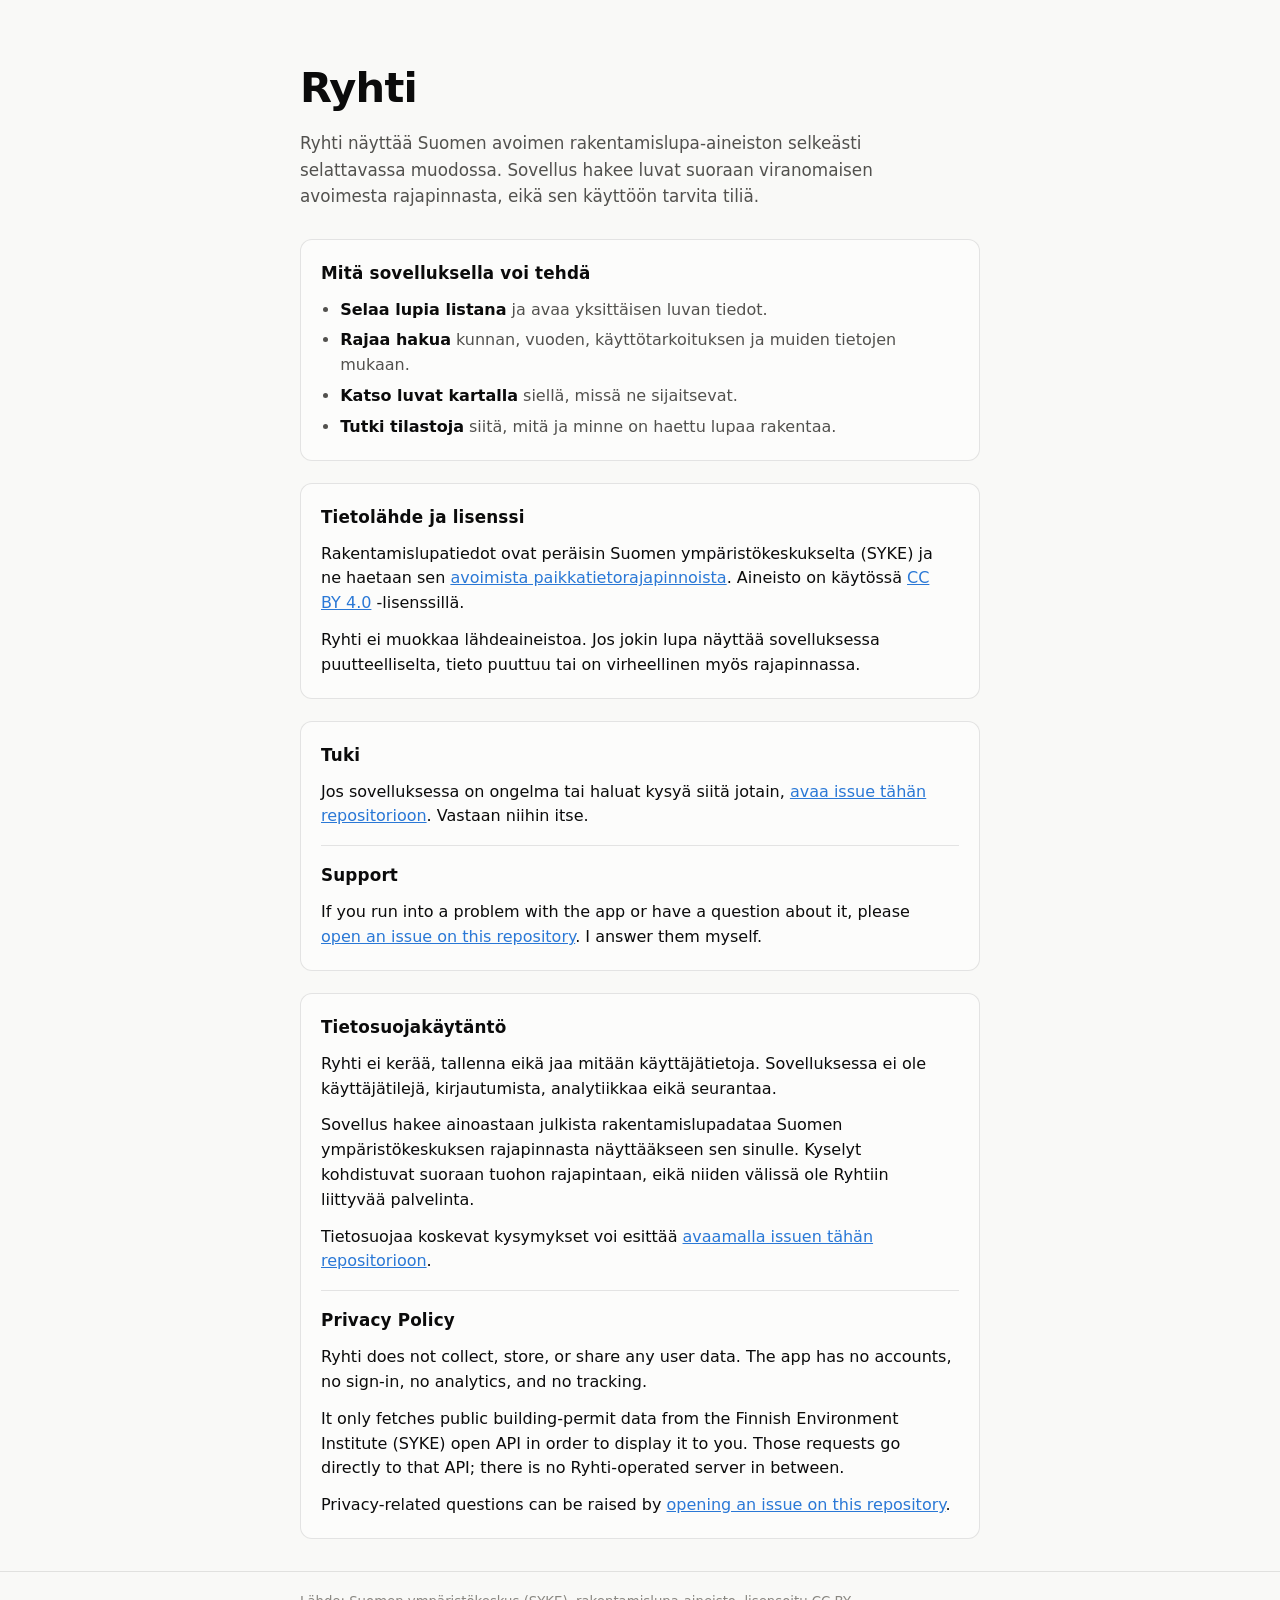
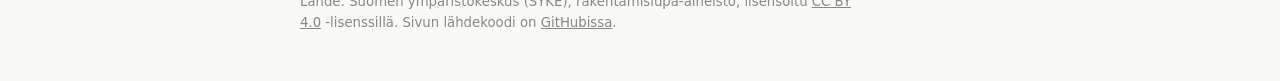
==== index.html @ d71157e6 "Add app landing page, tidy Finnish copy, drop dead proxy hint Root previously fell through to Jekyll" ====
<!doctype html>
<html lang="fi">
<head>
<meta charset="utf-8">
<meta name="viewport" content="width=device-width, initial-scale=1">
<title>Ryhti – Suomen rakentamisluvat</title>
<meta name="description" content="Ryhti näyttää Suomen avoimen rakentamislupa-aineiston selkeästi selattavassa muodossa. Tuki ja tietosuojakäytäntö.">
<link rel="icon" href="favicon.svg" type="image/svg+xml">
<link rel="stylesheet" href="styles.css">
</head>
<body>
<header class="page-header">
  <div class="wrap">
    <h1>Ryhti</h1>
    <p class="lede">
      Ryhti näyttää Suomen avoimen rakentamislupa-aineiston selkeästi selattavassa
      muodossa. Sovellus hakee luvat suoraan viranomaisen avoimesta rajapinnasta,
      eikä sen käyttöön tarvita tiliä.
    </p>
  </div>
</header>

<main class="wrap">
  <section class="card" aria-labelledby="features-heading">
    <h2 id="features-heading">Mitä sovelluksella voi tehdä</h2>
    <ul class="feature-list">
      <li><strong>Selaa lupia listana</strong> ja avaa yksittäisen luvan tiedot.</li>
      <li><strong>Rajaa hakua</strong> kunnan, vuoden, käyttötarkoituksen ja muiden tietojen mukaan.</li>
      <li><strong>Katso luvat kartalla</strong> siellä, missä ne sijaitsevat.</li>
      <li><strong>Tutki tilastoja</strong> siitä, mitä ja minne on haettu lupaa rakentaa.</li>
    </ul>
  </section>

  <section class="card" aria-labelledby="data-heading">
    <h2 id="data-heading">Tietolähde ja lisenssi</h2>
    <p>
      Rakentamislupatiedot ovat peräisin Suomen ympäristökeskukselta (SYKE) ja ne
      haetaan sen
      <a href="https://www.syke.fi/fi/ymparistotieto/avoimet-rajapinnat/paikkatietorajapinnat" rel="noreferrer noopener" target="_blank">avoimista paikkatietorajapinnoista</a>.
      Aineisto on käytössä
      <a href="https://creativecommons.org/licenses/by/4.0/deed.fi" rel="noreferrer noopener" target="_blank">CC BY 4.0</a>
      -lisenssillä.
    </p>
    <p>
      Ryhti ei muokkaa lähdeaineistoa. Jos jokin lupa näyttää sovelluksessa
      puutteelliselta, tieto puuttuu tai on virheellinen myös rajapinnassa.
    </p>
  </section>

  <section class="card" id="tuki" aria-labelledby="support-heading">
    <h2 id="support-heading">Tuki</h2>
    <p>
      Jos sovelluksessa on ongelma tai haluat kysyä siitä jotain,
      <a href="https://github.com/cetepek/ryhti-info/issues" rel="noreferrer noopener" target="_blank">avaa issue tähän repositorioon</a>.
      Vastaan niihin itse.
    </p>
    <div class="translation" id="support" lang="en">
      <h2>Support</h2>
      <p>
        If you run into a problem with the app or have a question about it, please
        <a href="https://github.com/cetepek/ryhti-info/issues" rel="noreferrer noopener" target="_blank">open an issue on this repository</a>.
        I answer them myself.
      </p>
    </div>
  </section>

  <section class="card" id="tietosuoja" aria-labelledby="privacy-heading">
    <h2 id="privacy-heading">Tietosuojakäytäntö</h2>
    <p>
      Ryhti ei kerää, tallenna eikä jaa mitään käyttäjätietoja. Sovelluksessa ei ole
      käyttäjätilejä, kirjautumista, analytiikkaa eikä seurantaa.
    </p>
    <p>
      Sovellus hakee ainoastaan julkista rakentamislupadataa Suomen ympäristökeskuksen
      rajapinnasta näyttääkseen sen sinulle. Kyselyt kohdistuvat suoraan tuohon
      rajapintaan, eikä niiden välissä ole Ryhtiin liittyvää palvelinta.
    </p>
    <p>
      Tietosuojaa koskevat kysymykset voi esittää
      <a href="https://github.com/cetepek/ryhti-info/issues" rel="noreferrer noopener" target="_blank">avaamalla issuen tähän repositorioon</a>.
    </p>
    <div class="translation" id="privacy" lang="en">
      <h2>Privacy Policy</h2>
      <p>
        Ryhti does not collect, store, or share any user data. The app has no accounts,
        no sign-in, no analytics, and no tracking.
      </p>
      <p>
        It only fetches public building-permit data from the Finnish Environment
        Institute (SYKE) open API in order to display it to you. Those requests go
        directly to that API; there is no Ryhti-operated server in between.
      </p>
      <p>
        Privacy-related questions can be raised by
        <a href="https://github.com/cetepek/ryhti-info/issues" rel="noreferrer noopener" target="_blank">opening an issue on this repository</a>.
      </p>
    </div>
  </section>
</main>

<footer class="site-footer">
  <div class="wrap">
    <p>
      Lähde: Suomen ympäristökeskus (SYKE), rakentamislupa-aineisto, lisensoitu
      <a href="https://creativecommons.org/licenses/by/4.0/deed.fi" rel="noreferrer noopener" target="_blank">CC BY 4.0</a>
      -lisenssillä. Sivun lähdekoodi on
      <a href="https://github.com/cetepek/ryhti-info" rel="noreferrer noopener" target="_blank">GitHubissa</a>.
    </p>
  </div>
</footer>
</body>
</html>
---- styles.css ----
/* Landing page for the Ryhti app. Standalone by design: it shares the palette
   token names and values with tilastot/styles.css so the two pages read as one
   product, but it carries none of that file's chart machinery. */

:root {
  color-scheme: light;
  --page-plane: #f9f9f7;
  --surface-1: #fcfcfb;
  --text-primary: #0b0b0b;
  --text-secondary: #52514e;
  --text-muted: #898781;
  --border: rgba(11, 11, 11, 0.10);
  --accent: #2a78d6;
  --focus: #2a78d6;
}
@media (prefers-color-scheme: dark) {
  :root:not([data-theme="light"]) {
    color-scheme: dark;
    --page-plane: #0d0d0d;
    --surface-1: #1a1a19;
    --text-primary: #ffffff;
    --text-secondary: #c3c2b7;
    --text-muted: #898781;
    --border: rgba(255, 255, 255, 0.10);
    --accent: #3987e5;
    --focus: #3987e5;
  }
}
:root[data-theme="dark"] {
  color-scheme: dark;
  --page-plane: #0d0d0d;
  --surface-1: #1a1a19;
  --text-primary: #ffffff;
  --text-secondary: #c3c2b7;
  --text-muted: #898781;
  --border: rgba(255, 255, 255, 0.10);
  --accent: #3987e5;
  --focus: #3987e5;
}

*, *::before, *::after { box-sizing: border-box; }

body {
  margin: 0;
  background: var(--page-plane);
  color: var(--text-primary);
  font-family: system-ui, -apple-system, "Segoe UI", sans-serif;
  line-height: 1.55;
  -webkit-text-size-adjust: 100%;
}

.wrap { max-width: 720px; margin: 0 auto; padding: 0 20px; }

a { color: var(--accent); }
a:focus-visible, summary:focus-visible {
  outline: 2px solid var(--focus);
  outline-offset: 2px;
  border-radius: 3px;
}

.page-header { padding: 56px 0 8px; }
.page-header h1 {
  margin: 0 0 10px;
  font-size: clamp(1.9rem, 6vw, 2.6rem);
  letter-spacing: -0.02em;
}
.lede {
  margin: 0;
  color: var(--text-secondary);
  font-size: 1.05rem;
  max-width: 60ch;
}

main { padding-bottom: 8px; }

.card {
  background: var(--surface-1);
  border: 1px solid var(--border);
  border-radius: 12px;
  padding: 20px;
  margin: 22px 0;
}
.card > :first-child { margin-top: 0; }
.card > :last-child { margin-bottom: 0; }

h2 {
  margin: 0 0 12px;
  font-size: 1.05rem;
  font-weight: 600;
  letter-spacing: 0.01em;
}

/* The English half of a bilingual card. Same weight as the Finnish above it —
   this is a translation, not a footnote — but set apart by a rule so the two
   languages do not read as one continuous paragraph. */
.translation {
  margin-top: 16px;
  padding-top: 16px;
  border-top: 1px solid var(--border);
}

p { margin: 0 0 12px; max-width: 62ch; }
p:last-child { margin-bottom: 0; }

.feature-list {
  margin: 0;
  padding-left: 1.2em;
  color: var(--text-secondary);
  max-width: 62ch;
}
.feature-list li { margin-bottom: 6px; }
.feature-list li:last-child { margin-bottom: 0; }
.feature-list strong { color: var(--text-primary); font-weight: 600; }

.site-footer {
  border-top: 1px solid var(--border);
  margin-top: 32px;
  padding: 20px 0 48px;
}
.site-footer p {
  margin: 0;
  color: var(--text-muted);
  font-size: 0.83rem;
  max-width: 68ch;
}
.site-footer a { color: inherit; }

@media (max-width: 560px) {
  .page-header { padding-top: 36px; }
  .card { padding: 16px; }
}
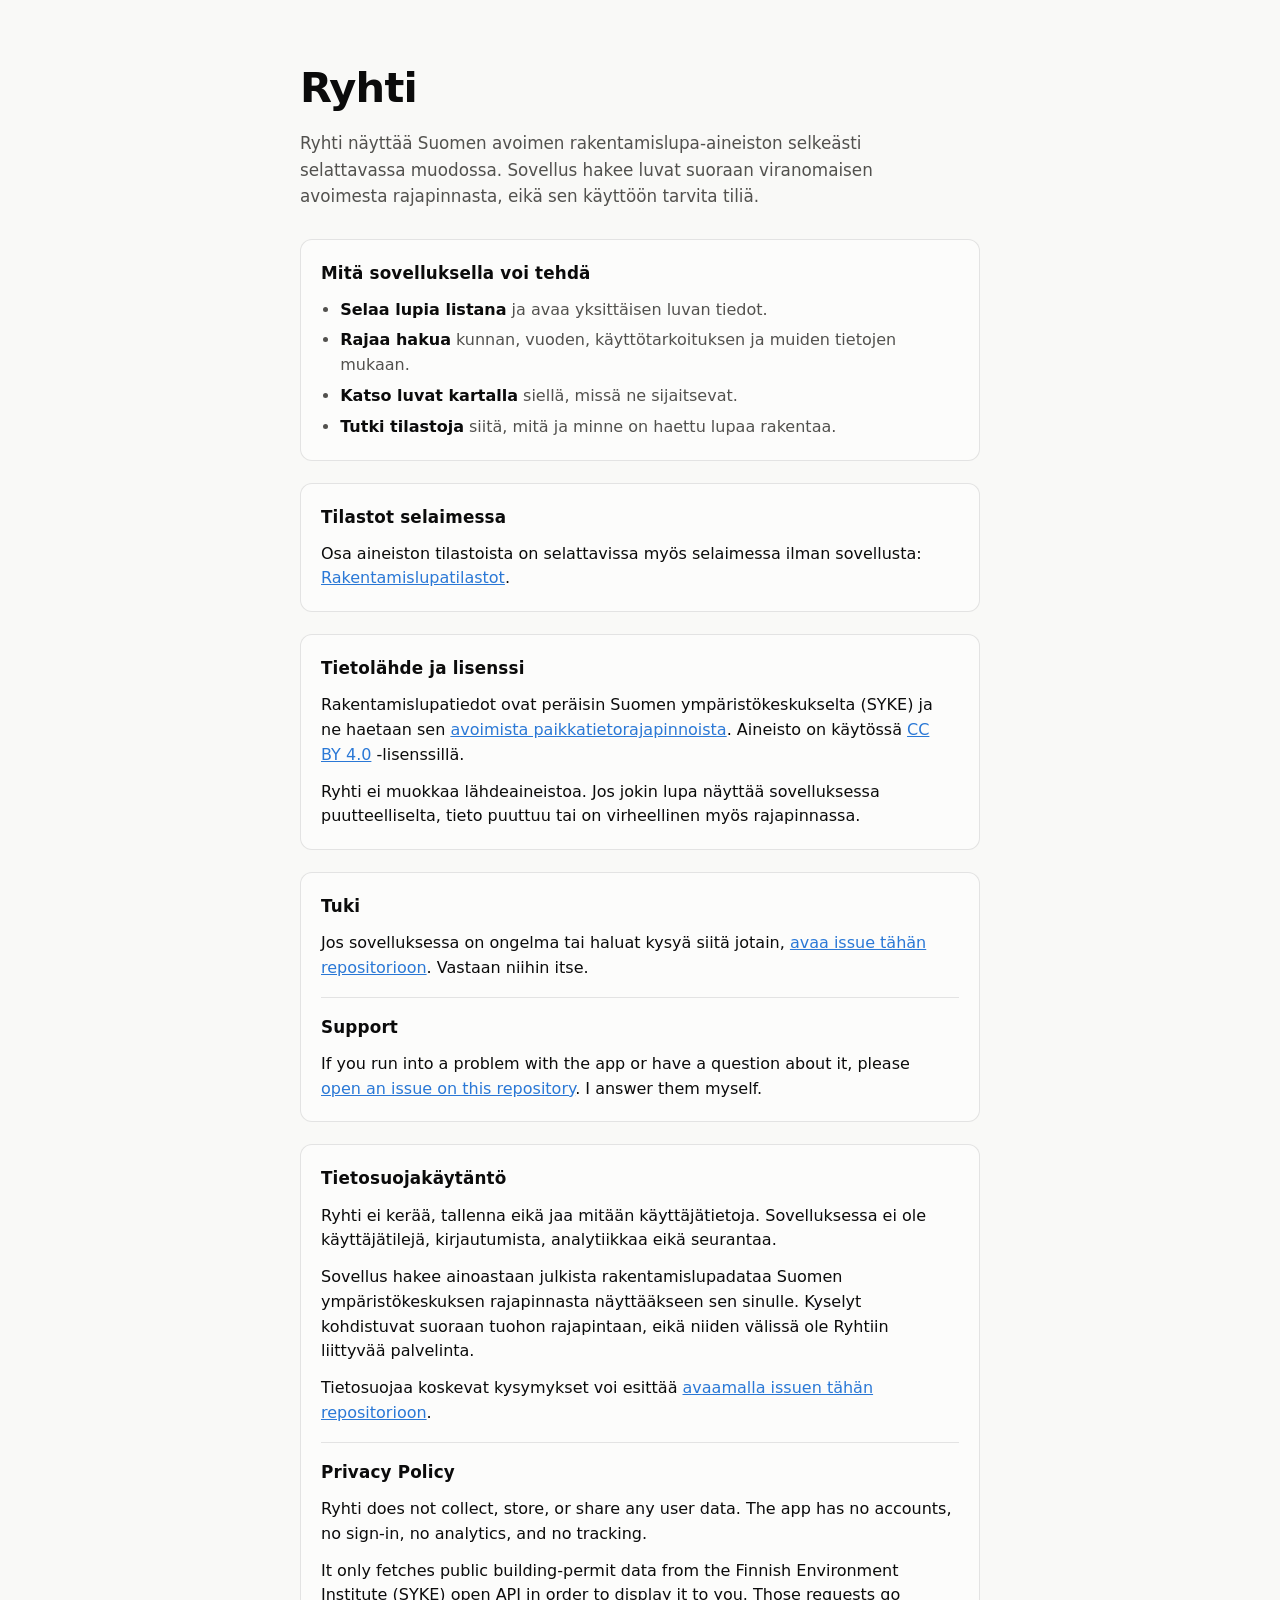
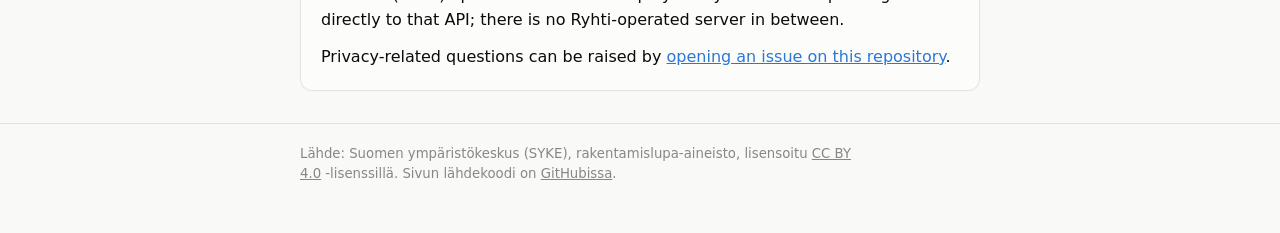
==== commit dde66e61: "Link the landing page and the statistics page to each other The two pages of this site had no link b" ====
--- a/index.html
+++ b/index.html
@@ -29,6 +29,14 @@
       <li><strong>Katso luvat kartalla</strong> siellä, missä ne sijaitsevat.</li>
       <li><strong>Tutki tilastoja</strong> siitä, mitä ja minne on haettu lupaa rakentaa.</li>
     </ul>
+  </section>
+
+  <section class="card" aria-labelledby="stats-heading">
+    <h2 id="stats-heading">Tilastot selaimessa</h2>
+    <p>
+      Osa aineiston tilastoista on selattavissa myös selaimessa ilman sovellusta:
+      <a href="tilastot/">Rakentamislupatilastot</a>.
+    </p>
   </section>
 
   <section class="card" aria-labelledby="data-heading">
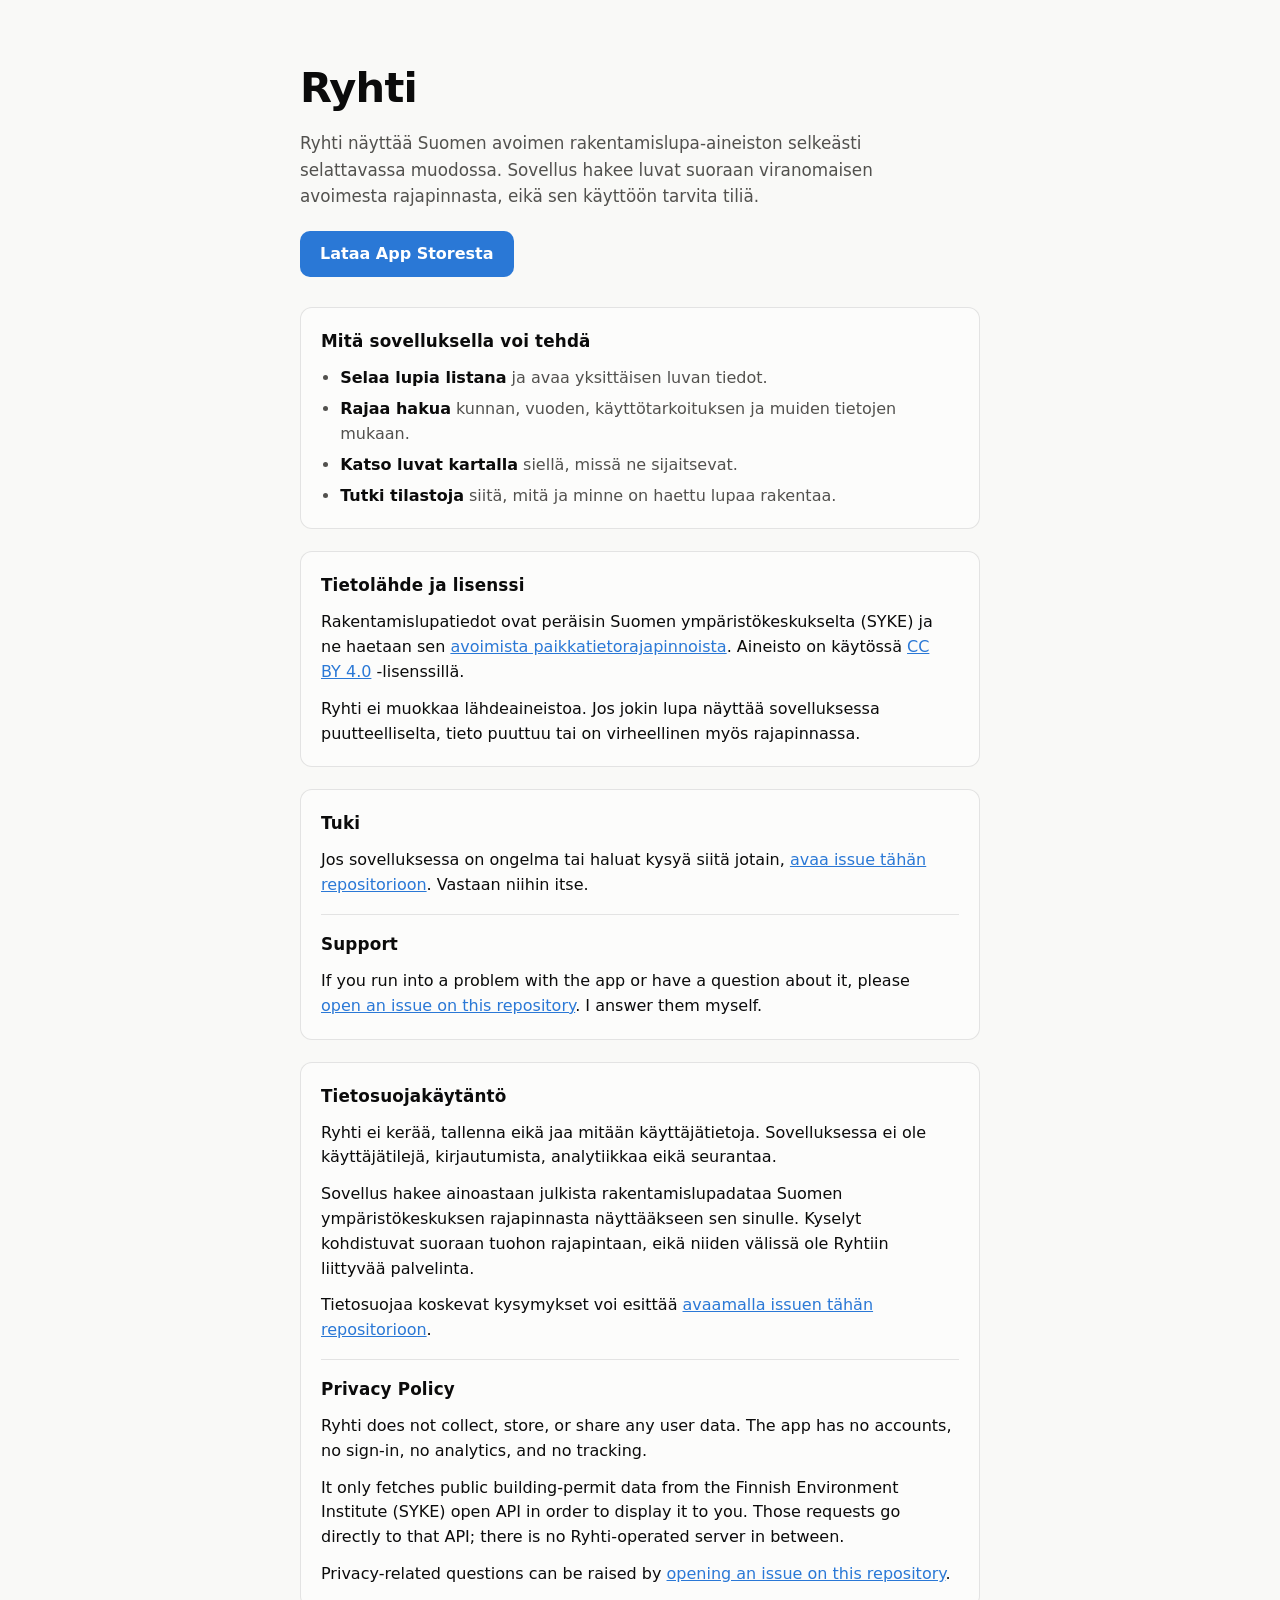
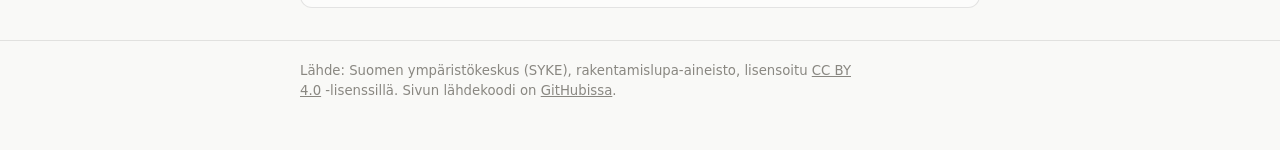
==== commit 970d953f: "Link both pages to the app on the App Store The landing page opened by describing an app it gave no " ====
--- a/index.html
+++ b/index.html
@@ -17,6 +17,9 @@
       muodossa. Sovellus hakee luvat suoraan viranomaisen avoimesta rajapinnasta,
       eikä sen käyttöön tarvita tiliä.
     </p>
+    <p class="app-cta">
+      <a href="https://apps.apple.com/us/app/ryhti-rakentamisluvat/id6804220473" rel="noreferrer noopener">Lataa App Storesta</a>
+    </p>
   </div>
 </header>
 
@@ -29,14 +32,6 @@
       <li><strong>Katso luvat kartalla</strong> siellä, missä ne sijaitsevat.</li>
       <li><strong>Tutki tilastoja</strong> siitä, mitä ja minne on haettu lupaa rakentaa.</li>
     </ul>
-  </section>
-
-  <section class="card" aria-labelledby="stats-heading">
-    <h2 id="stats-heading">Tilastot selaimessa</h2>
-    <p>
-      Osa aineiston tilastoista on selattavissa myös selaimessa ilman sovellusta:
-      <a href="tilastot/">Rakentamislupatilastot</a>.
-    </p>
   </section>
 
   <section class="card" aria-labelledby="data-heading">
--- a/styles.css
+++ b/styles.css
@@ -73,6 +73,22 @@
 
 main { padding-bottom: 8px; }
 
+/* The one action this page exists to offer, so it is a filled control rather
+   than one more blue link on a page already full of them. Deliberately not
+   target="_blank": this is a hand-off to the App Store, and staying in the same
+   tab keeps the back button working the way people expect. */
+.app-cta { margin: 22px 0 0; }
+.app-cta a {
+  display: inline-block;
+  padding: 11px 20px;
+  border-radius: 10px;
+  background: var(--accent);
+  color: #ffffff;
+  font-weight: 600;
+  text-decoration: none;
+}
+.app-cta a:hover { filter: brightness(1.08); }
+
 .card {
   background: var(--surface-1);
   border: 1px solid var(--border);
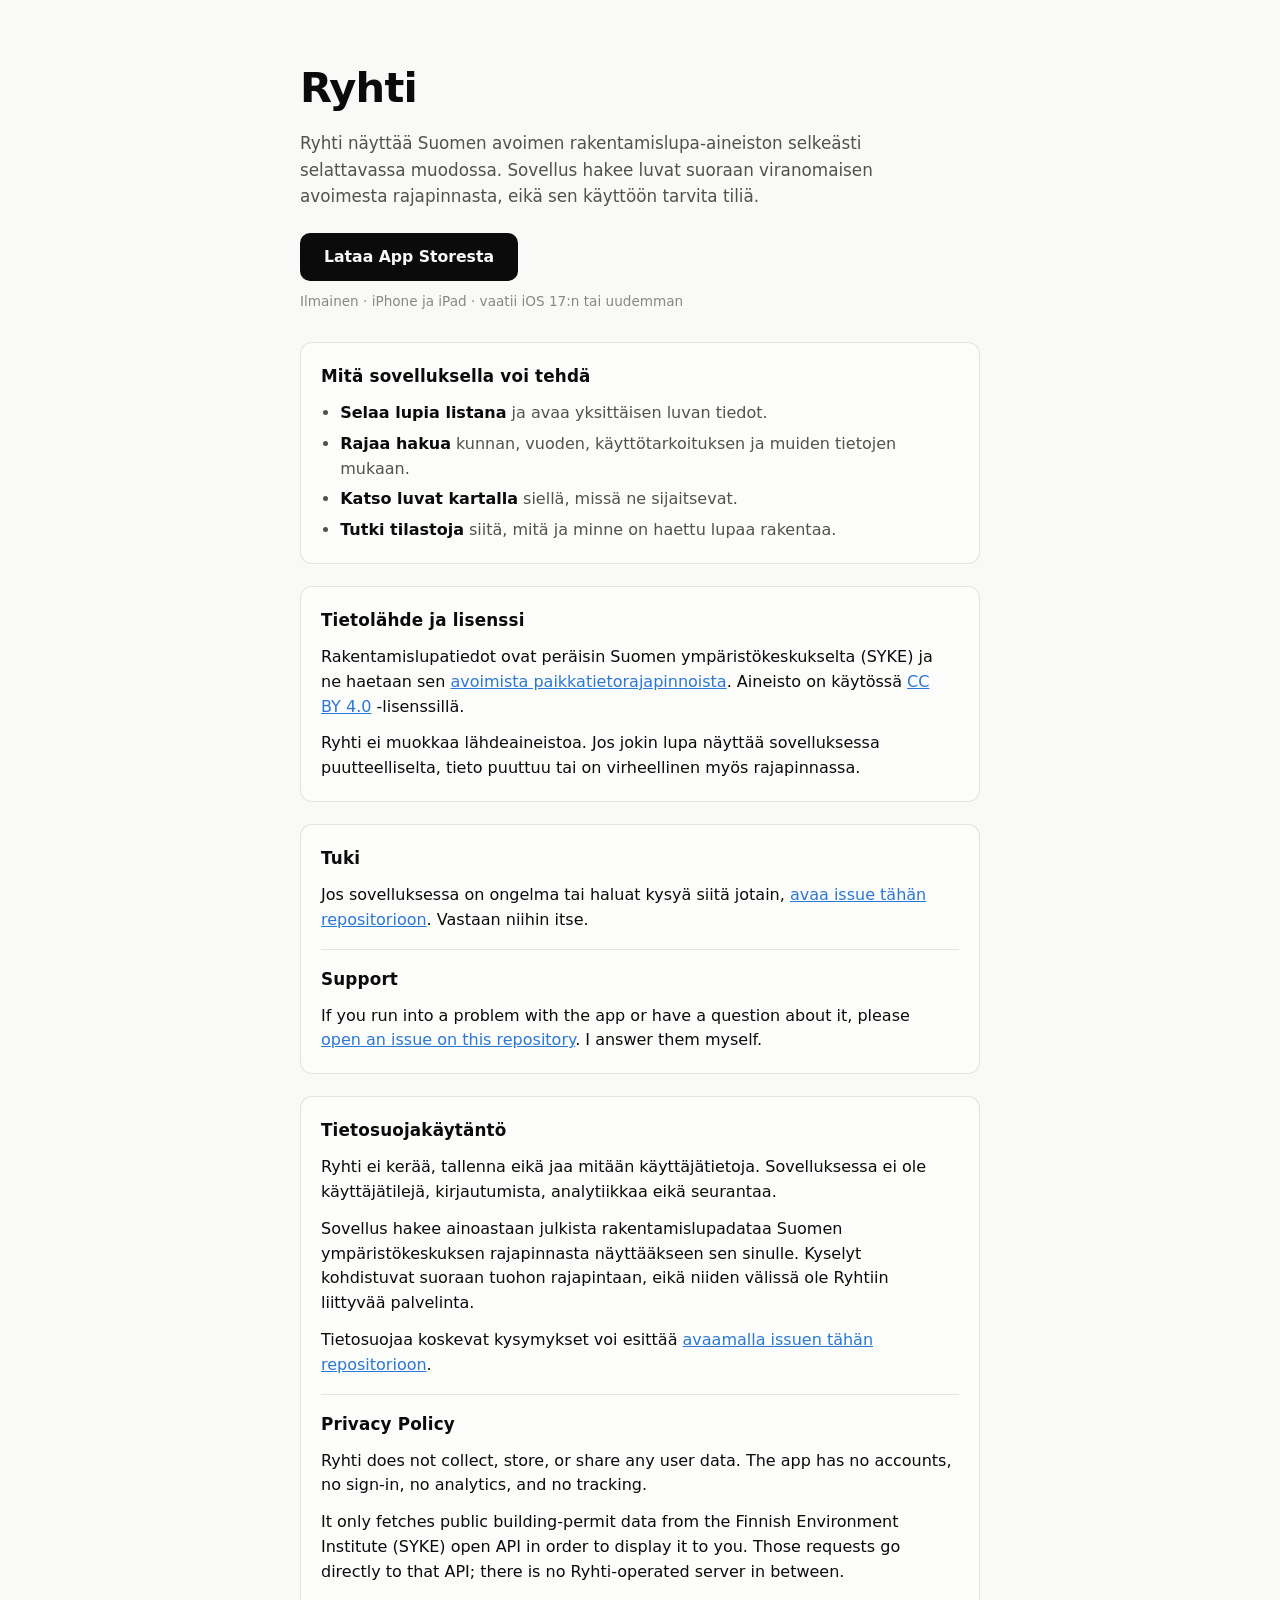
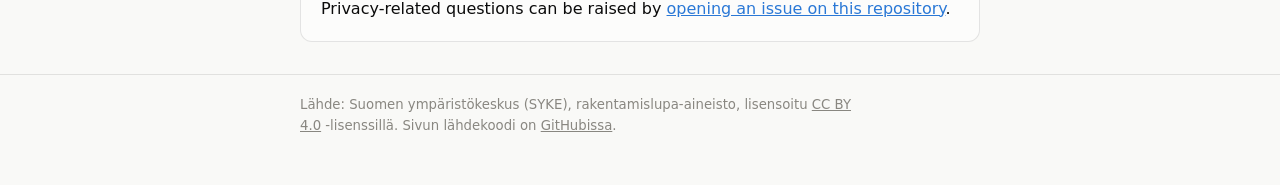
==== commit 458fc811: "Add App Store download link to the landing page The landing page had no way to reach the app it exis" ====
--- a/index.html
+++ b/index.html
@@ -17,9 +17,12 @@
       muodossa. Sovellus hakee luvat suoraan viranomaisen avoimesta rajapinnasta,
       eikä sen käyttöön tarvita tiliä.
     </p>
-    <p class="app-cta">
-      <a href="https://apps.apple.com/us/app/ryhti-rakentamisluvat/id6804220473" rel="noreferrer noopener">Lataa App Storesta</a>
+    <p class="cta">
+      <a class="app-store-button"
+         href="https://apps.apple.com/fi/app/ryhti-rakentamisluvat/id6804220473"
+         rel="noreferrer noopener" target="_blank">Lataa App Storesta</a>
     </p>
+    <p class="cta-meta">Ilmainen · iPhone ja iPad · vaatii iOS 17:n tai uudemman</p>
   </div>
 </header>
 
--- a/styles.css
+++ b/styles.css
@@ -71,23 +71,35 @@
   max-width: 60ch;
 }
 
+/* Primary call to action. Deliberately NOT the accent blue: white on --accent
+   measures 4.41:1 light and 3.64:1 dark, both short of the 4.5:1 AA needs for
+   text this size (0.98rem bold is under the 18.66px "large text" threshold).
+   The neutral pair inverts cleanly instead and clears AA with room to spare in
+   both themes.
+
+   Text button rather than Apple's official badge artwork: the badge is a
+   trademarked asset with its own brand guidelines, and a hand-redrawn imitation
+   would be both worse-looking and not the sanctioned mark. Drop the real asset
+   in from Apple's marketing tools if you want the badge proper. */
+.cta { margin: 24px 0 10px; }
+.app-store-button {
+  display: inline-block;
+  background: var(--text-primary);
+  color: var(--page-plane);
+  text-decoration: none;
+  font-size: 0.98rem;
+  font-weight: 600;
+  padding: 12px 24px;
+  border-radius: 10px;
+}
+.app-store-button:hover { opacity: 0.88; }
+.cta-meta {
+  margin: 0;
+  color: var(--text-muted);
+  font-size: 0.85rem;
+}
+
 main { padding-bottom: 8px; }
-
-/* The one action this page exists to offer, so it is a filled control rather
-   than one more blue link on a page already full of them. Deliberately not
-   target="_blank": this is a hand-off to the App Store, and staying in the same
-   tab keeps the back button working the way people expect. */
-.app-cta { margin: 22px 0 0; }
-.app-cta a {
-  display: inline-block;
-  padding: 11px 20px;
-  border-radius: 10px;
-  background: var(--accent);
-  color: #ffffff;
-  font-weight: 600;
-  text-decoration: none;
-}
-.app-cta a:hover { filter: brightness(1.08); }
 
 .card {
   background: var(--surface-1);
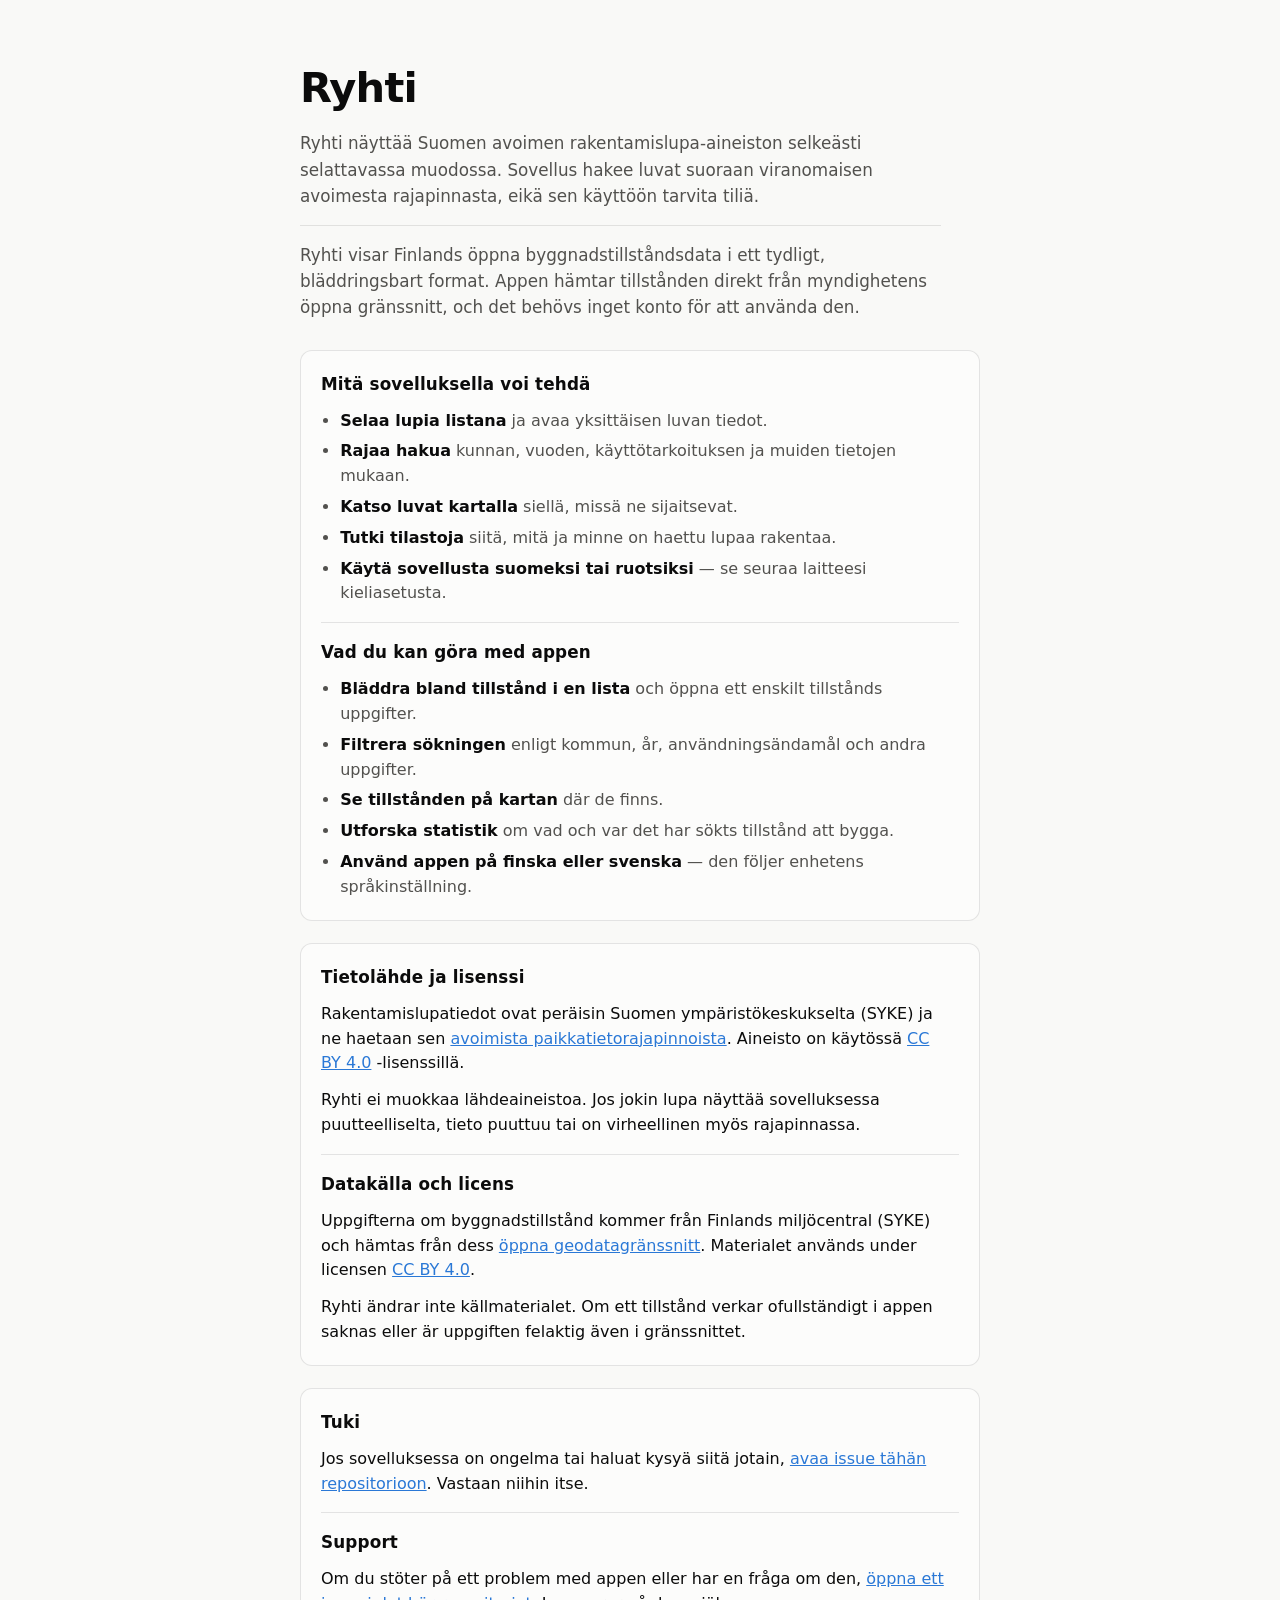
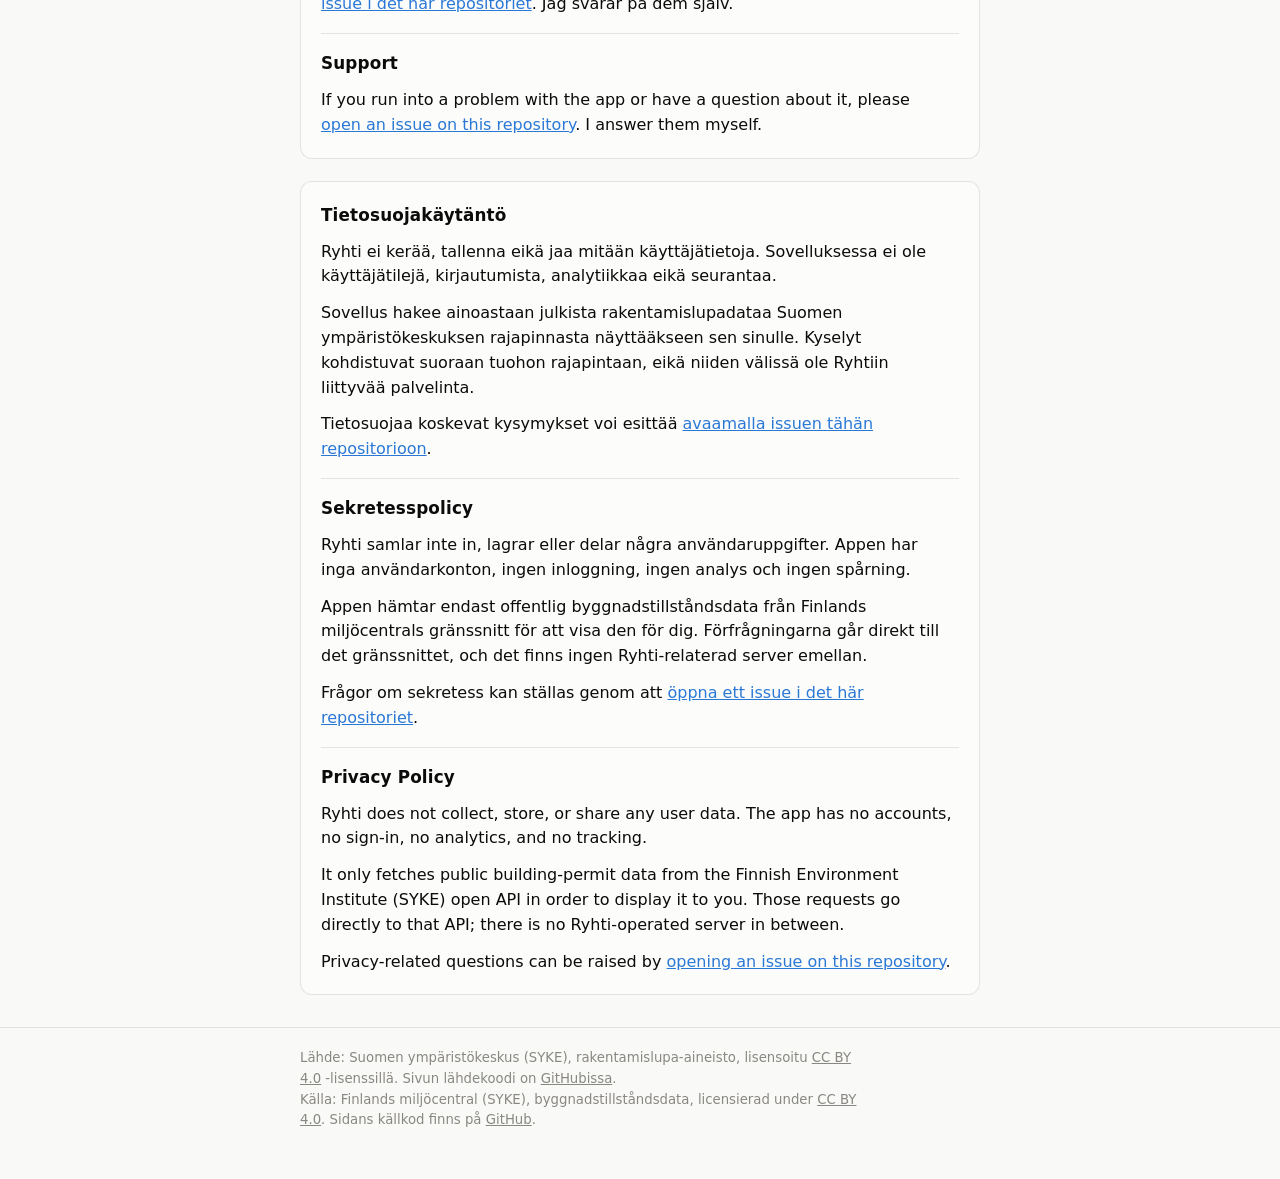
==== commit 25bc2b67: "Add Swedish translation to the landing page The app now fully supports Swedish (matching /statistik/" ====
--- a/index.html
+++ b/index.html
@@ -17,12 +17,11 @@
       muodossa. Sovellus hakee luvat suoraan viranomaisen avoimesta rajapinnasta,
       eikä sen käyttöön tarvita tiliä.
     </p>
-    <p class="cta">
-      <a class="app-store-button"
-         href="https://apps.apple.com/fi/app/ryhti-rakentamisluvat/id6804220473"
-         rel="noreferrer noopener" target="_blank">Lataa App Storesta</a>
+    <p class="lede translation" lang="sv">
+      Ryhti visar Finlands öppna byggnadstillståndsdata i ett tydligt,
+      bläddringsbart format. Appen hämtar tillstånden direkt från myndighetens
+      öppna gränssnitt, och det behövs inget konto för att använda den.
     </p>
-    <p class="cta-meta">Ilmainen · iPhone ja iPad · vaatii iOS 17:n tai uudemman</p>
   </div>
 </header>
 
@@ -34,7 +33,18 @@
       <li><strong>Rajaa hakua</strong> kunnan, vuoden, käyttötarkoituksen ja muiden tietojen mukaan.</li>
       <li><strong>Katso luvat kartalla</strong> siellä, missä ne sijaitsevat.</li>
       <li><strong>Tutki tilastoja</strong> siitä, mitä ja minne on haettu lupaa rakentaa.</li>
+      <li><strong>Käytä sovellusta suomeksi tai ruotsiksi</strong> — se seuraa laitteesi kieliasetusta.</li>
     </ul>
+    <div class="translation" lang="sv">
+      <h2>Vad du kan göra med appen</h2>
+      <ul class="feature-list">
+        <li><strong>Bläddra bland tillstånd i en lista</strong> och öppna ett enskilt tillstånds uppgifter.</li>
+        <li><strong>Filtrera sökningen</strong> enligt kommun, år, användningsändamål och andra uppgifter.</li>
+        <li><strong>Se tillstånden på kartan</strong> där de finns.</li>
+        <li><strong>Utforska statistik</strong> om vad och var det har sökts tillstånd att bygga.</li>
+        <li><strong>Använd appen på finska eller svenska</strong> — den följer enhetens språkinställning.</li>
+      </ul>
+    </div>
   </section>
 
   <section class="card" aria-labelledby="data-heading">
@@ -51,6 +61,20 @@
       Ryhti ei muokkaa lähdeaineistoa. Jos jokin lupa näyttää sovelluksessa
       puutteelliselta, tieto puuttuu tai on virheellinen myös rajapinnassa.
     </p>
+    <div class="translation" lang="sv">
+      <h2>Datakälla och licens</h2>
+      <p>
+        Uppgifterna om byggnadstillstånd kommer från Finlands miljöcentral (SYKE)
+        och hämtas från dess
+        <a href="https://www.syke.fi/fi/ymparistotieto/avoimet-rajapinnat/paikkatietorajapinnat" rel="noreferrer noopener" target="_blank">öppna geodatagränssnitt</a>.
+        Materialet används under licensen
+        <a href="https://creativecommons.org/licenses/by/4.0/deed.sv" rel="noreferrer noopener" target="_blank">CC BY 4.0</a>.
+      </p>
+      <p>
+        Ryhti ändrar inte källmaterialet. Om ett tillstånd verkar ofullständigt i
+        appen saknas eller är uppgiften felaktig även i gränssnittet.
+      </p>
+    </div>
   </section>
 
   <section class="card" id="tuki" aria-labelledby="support-heading">
@@ -60,6 +84,14 @@
       <a href="https://github.com/cetepek/ryhti-info/issues" rel="noreferrer noopener" target="_blank">avaa issue tähän repositorioon</a>.
       Vastaan niihin itse.
     </p>
+    <div class="translation" lang="sv">
+      <h2>Support</h2>
+      <p>
+        Om du stöter på ett problem med appen eller har en fråga om den,
+        <a href="https://github.com/cetepek/ryhti-info/issues" rel="noreferrer noopener" target="_blank">öppna ett issue i det här repositoriet</a>.
+        Jag svarar på dem själv.
+      </p>
+    </div>
     <div class="translation" id="support" lang="en">
       <h2>Support</h2>
       <p>
@@ -85,6 +117,24 @@
       Tietosuojaa koskevat kysymykset voi esittää
       <a href="https://github.com/cetepek/ryhti-info/issues" rel="noreferrer noopener" target="_blank">avaamalla issuen tähän repositorioon</a>.
     </p>
+    <div class="translation" lang="sv">
+      <h2>Sekretesspolicy</h2>
+      <p>
+        Ryhti samlar inte in, lagrar eller delar några användaruppgifter. Appen
+        har inga användarkonton, ingen inloggning, ingen analys och ingen
+        spårning.
+      </p>
+      <p>
+        Appen hämtar endast offentlig byggnadstillståndsdata från Finlands
+        miljöcentrals gränssnitt för att visa den för dig. Förfrågningarna går
+        direkt till det gränssnittet, och det finns ingen Ryhti-relaterad
+        server emellan.
+      </p>
+      <p>
+        Frågor om sekretess kan ställas genom att
+        <a href="https://github.com/cetepek/ryhti-info/issues" rel="noreferrer noopener" target="_blank">öppna ett issue i det här repositoriet</a>.
+      </p>
+    </div>
     <div class="translation" id="privacy" lang="en">
       <h2>Privacy Policy</h2>
       <p>
@@ -112,6 +162,13 @@
       -lisenssillä. Sivun lähdekoodi on
       <a href="https://github.com/cetepek/ryhti-info" rel="noreferrer noopener" target="_blank">GitHubissa</a>.
     </p>
+    <p lang="sv">
+      Källa: Finlands miljöcentral (SYKE), byggnadstillståndsdata, licensierad
+      under
+      <a href="https://creativecommons.org/licenses/by/4.0/deed.sv" rel="noreferrer noopener" target="_blank">CC BY 4.0</a>.
+      Sidans källkod finns på
+      <a href="https://github.com/cetepek/ryhti-info" rel="noreferrer noopener" target="_blank">GitHub</a>.
+    </p>
   </div>
 </footer>
 </body>
--- a/styles.css
+++ b/styles.css
@@ -1,5 +1,5 @@
 /* Landing page for the Ryhti app. Standalone by design: it shares the palette
-   token names and values with tilastot/styles.css so the two pages read as one
+   token names and values with assets/statistics.css so the pages read as one
    product, but it carries none of that file's chart machinery. */
 
 :root {
@@ -93,9 +93,12 @@
   border-radius: 10px;
 }
 .app-store-button:hover { opacity: 0.88; }
+/* --text-secondary, not --text-muted: muted measures 3.41:1 on the page plane
+   in light mode, under the 4.5:1 AA wants for text this size. Secondary gives
+   7.53:1 / 10.85:1. */
 .cta-meta {
   margin: 0;
-  color: var(--text-muted);
+  color: var(--text-secondary);
   font-size: 0.85rem;
 }
 
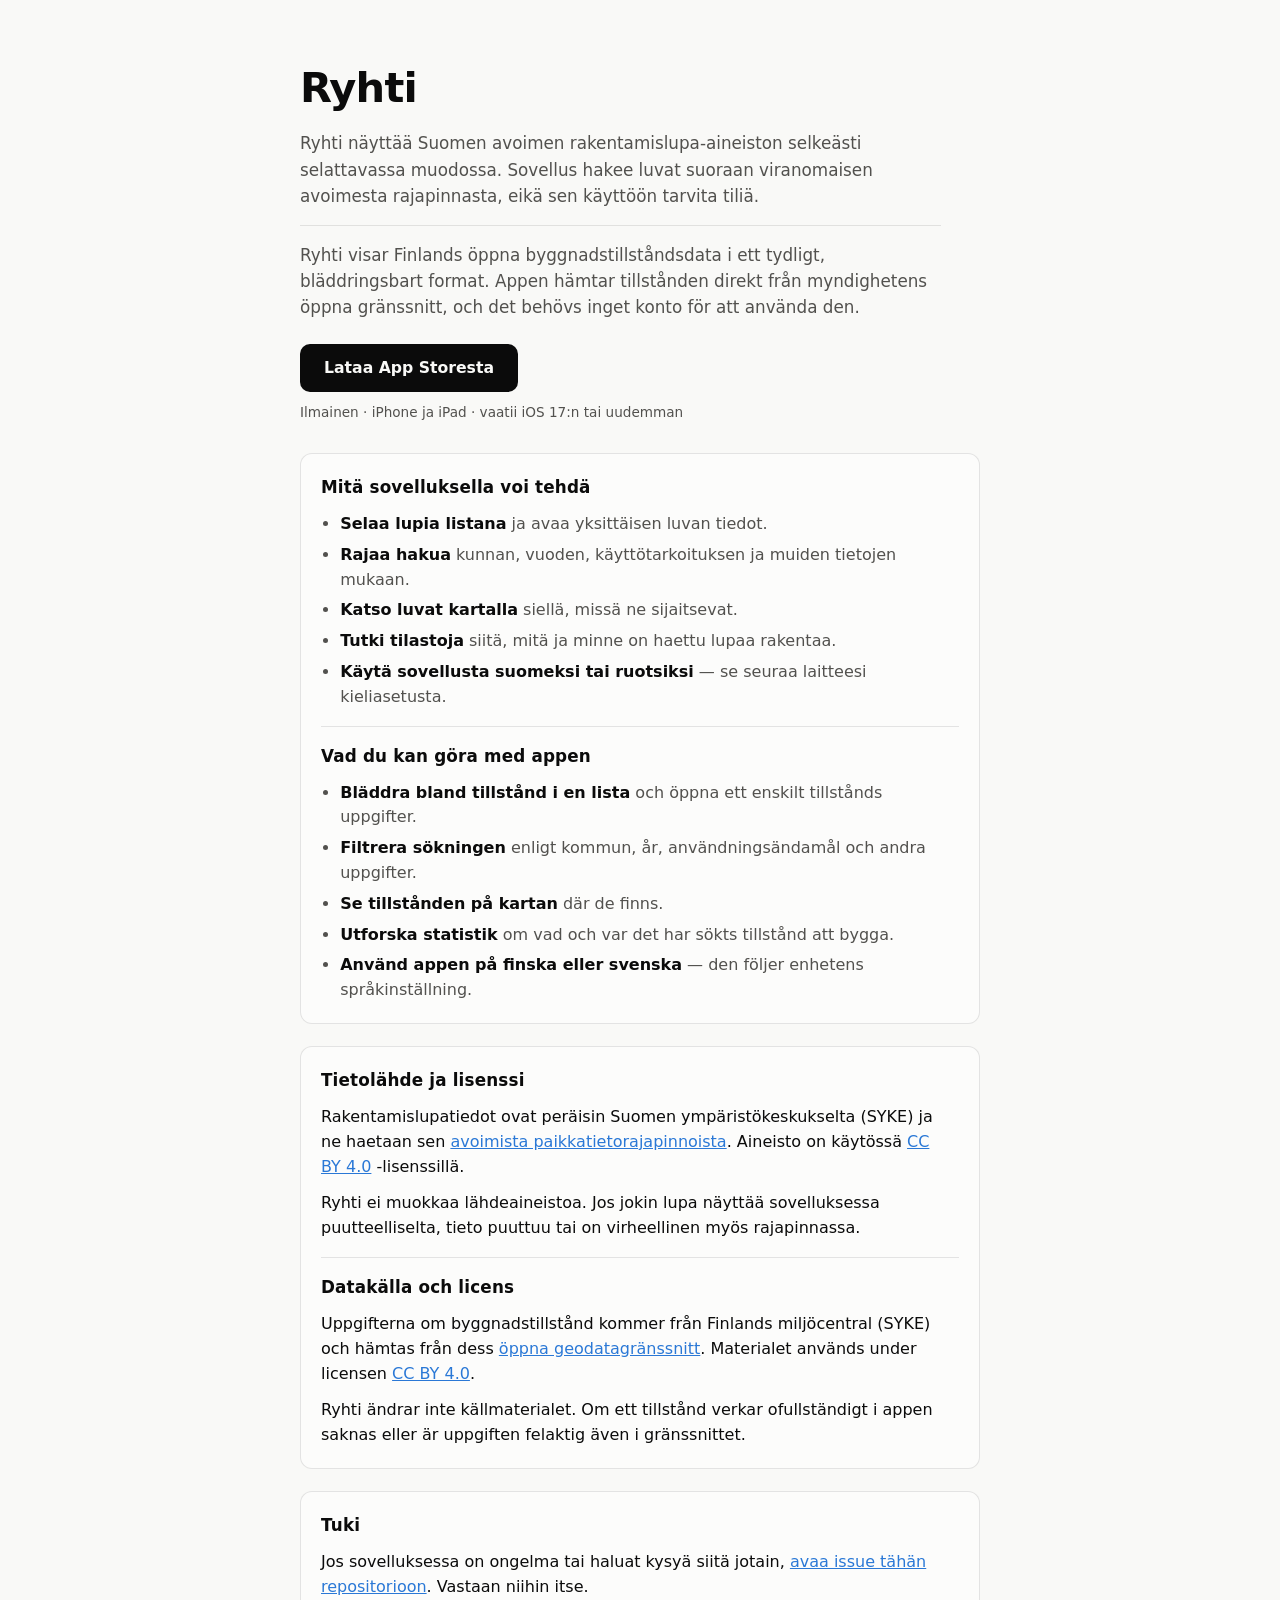
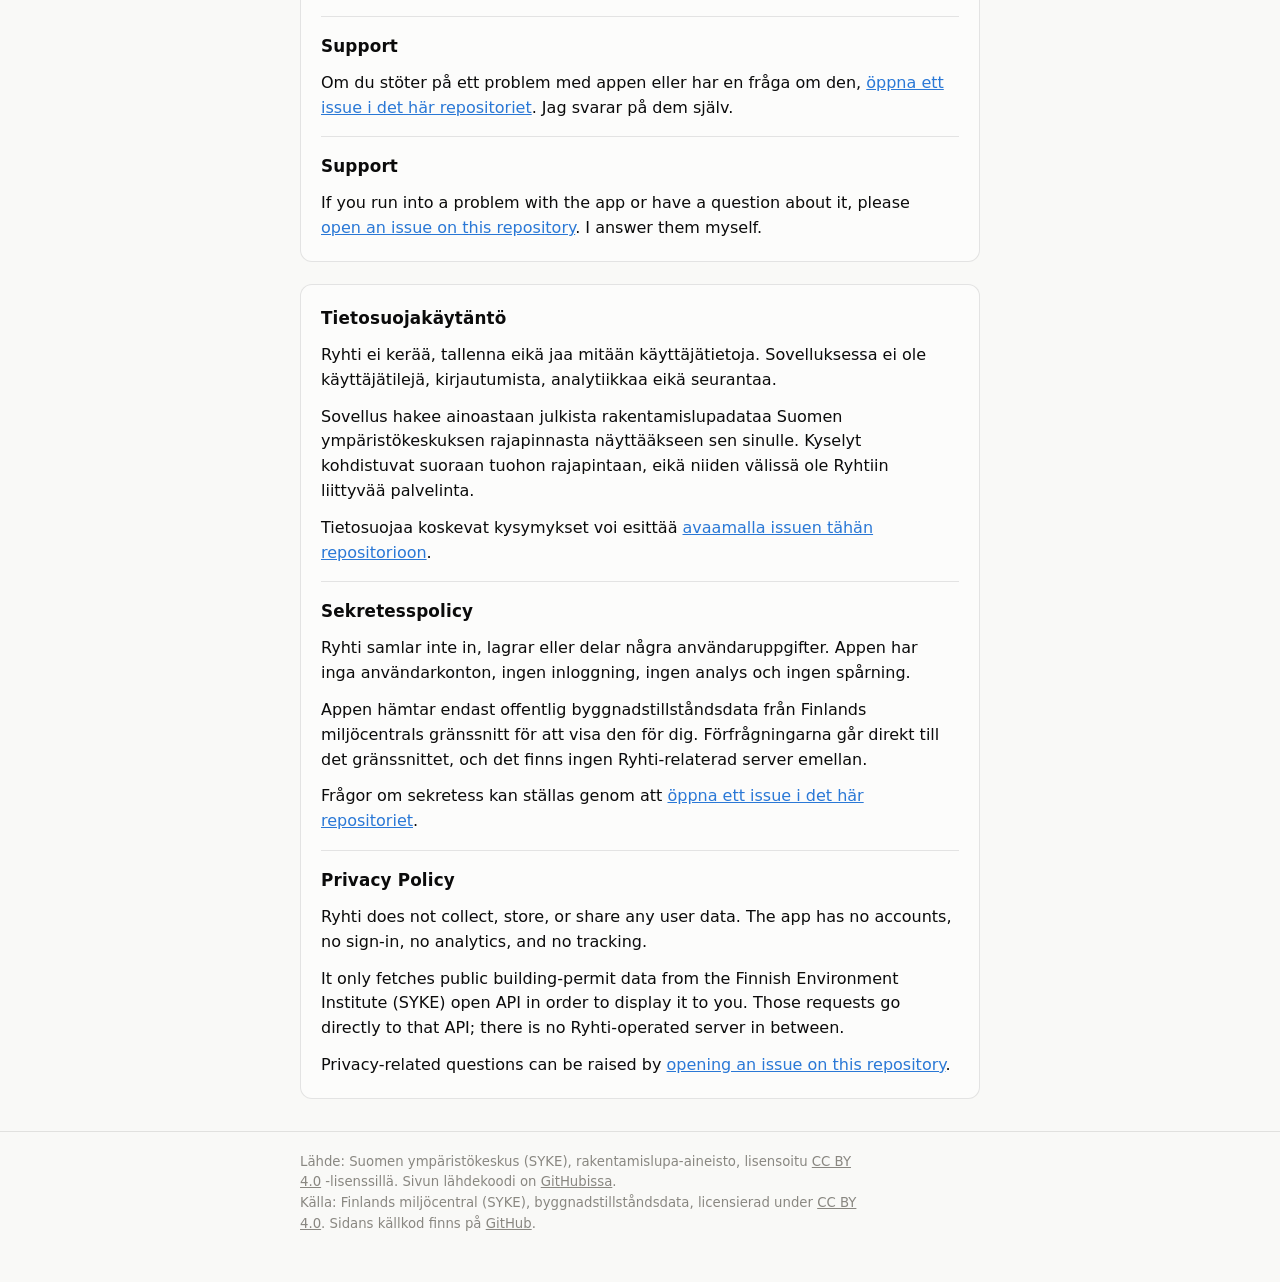
==== commit f3ac4282: "Merge remote-tracking branch 'origin/main' # Conflicts: #	index.html" ====
--- a/index.html
+++ b/index.html
@@ -22,6 +22,12 @@
       bläddringsbart format. Appen hämtar tillstånden direkt från myndighetens
       öppna gränssnitt, och det behövs inget konto för att använda den.
     </p>
+    <p class="cta">
+      <a class="app-store-button"
+         href="https://apps.apple.com/fi/app/ryhti-rakentamisluvat/id6804220473"
+         rel="noreferrer noopener" target="_blank">Lataa App Storesta</a>
+    </p>
+    <p class="cta-meta">Ilmainen · iPhone ja iPad · vaatii iOS 17:n tai uudemman</p>
   </div>
 </header>
 
